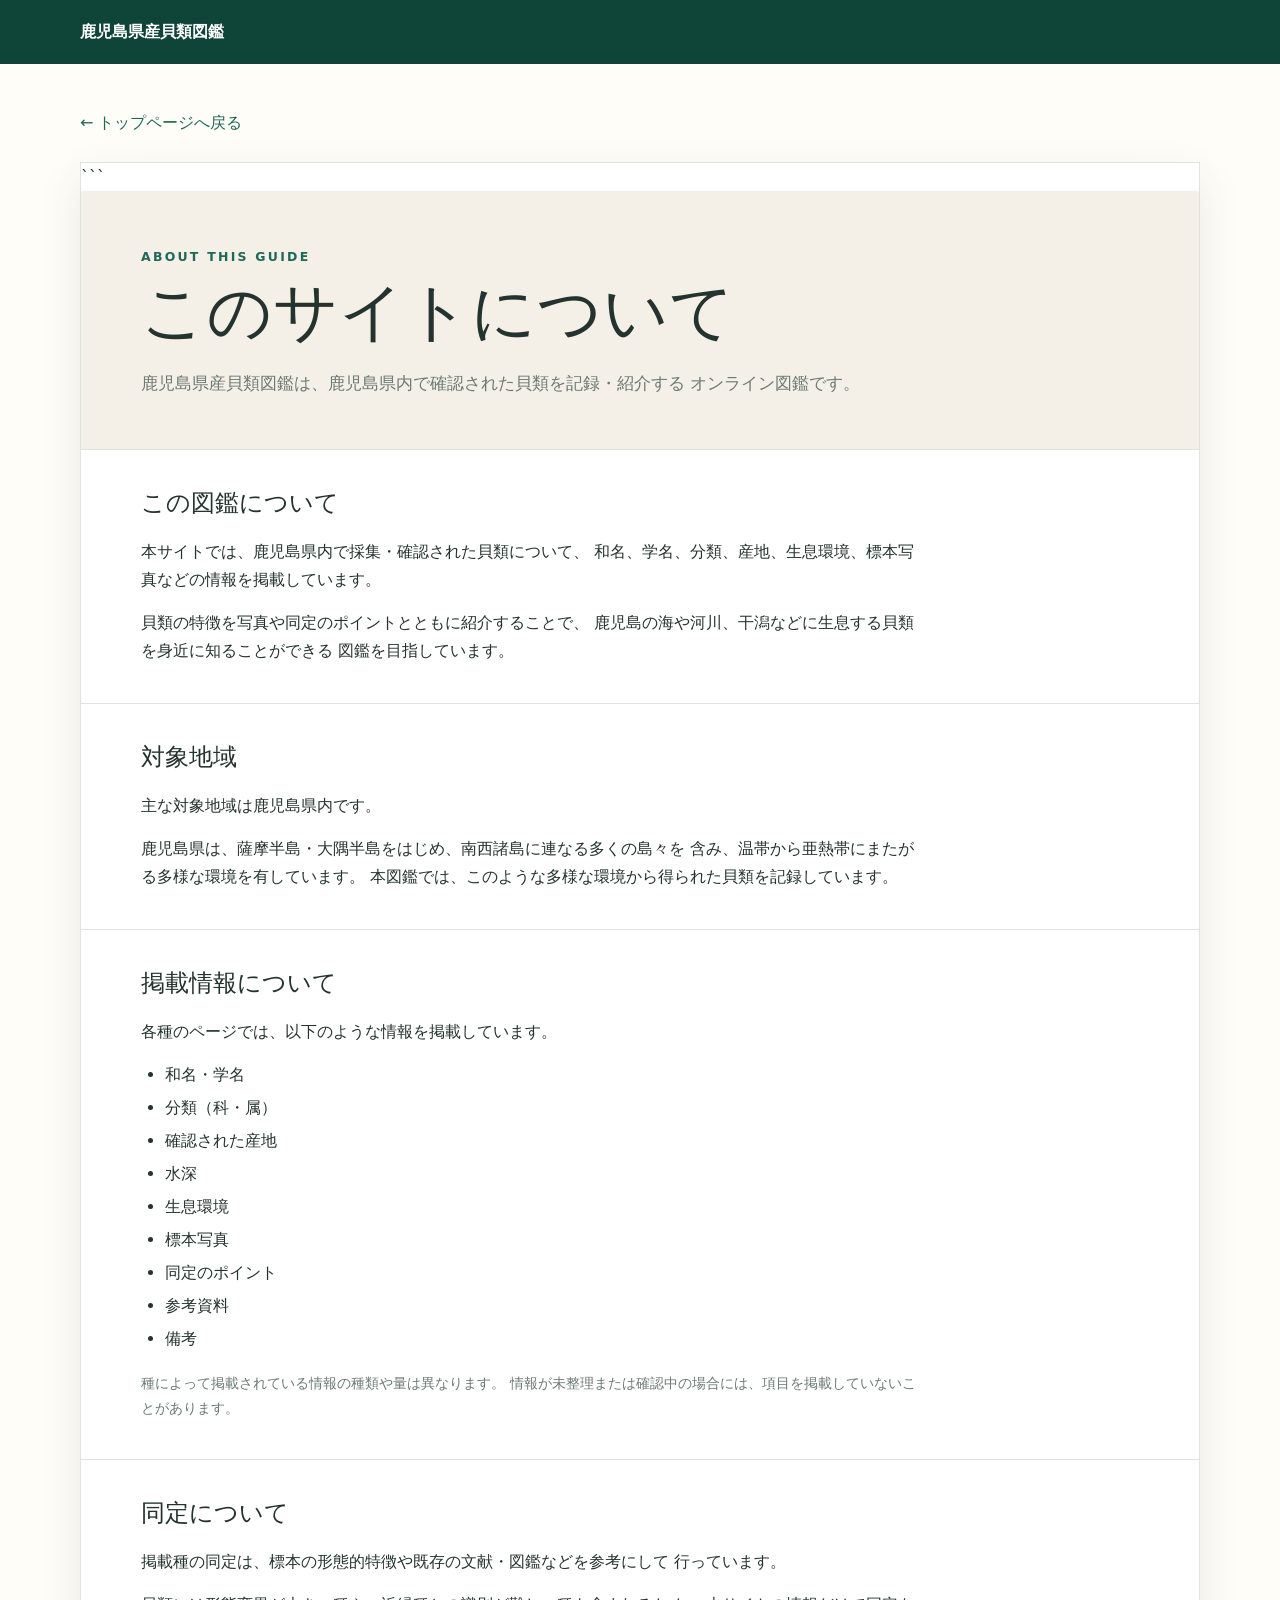
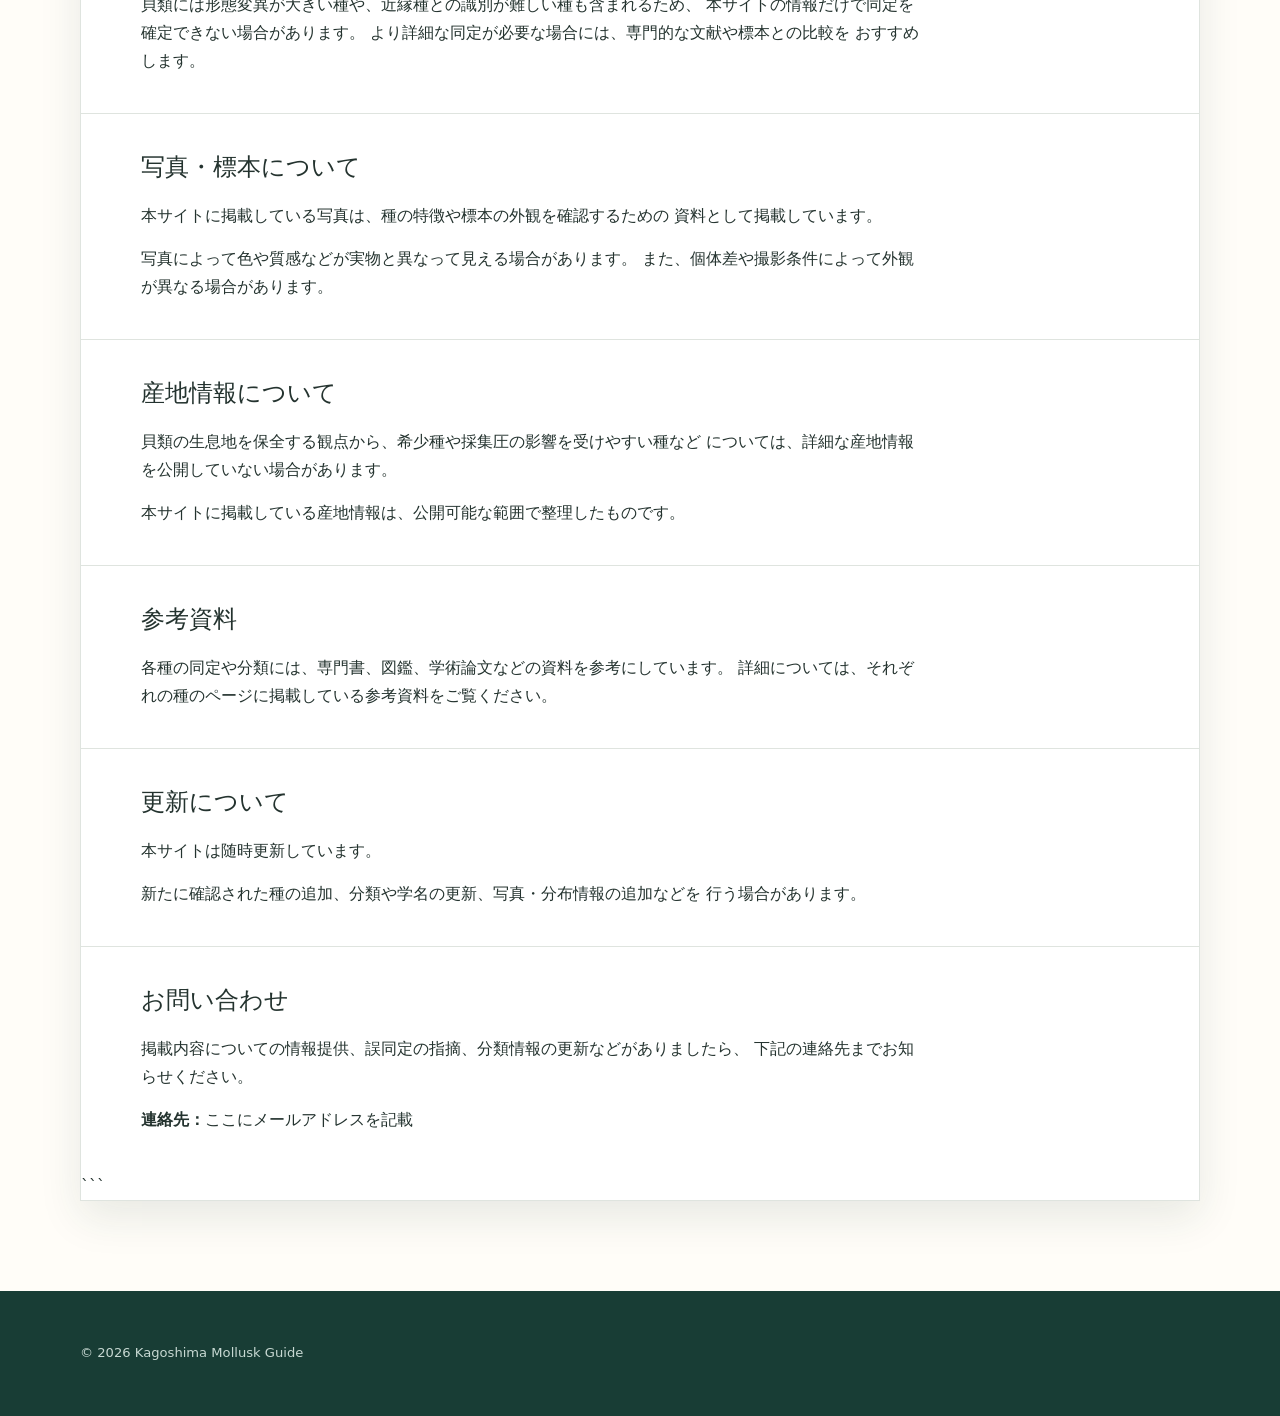
==== about.html @ 9404fd20 "add about.html" ====
<!doctype html>

<html lang="ja">
<head>
<meta charset="utf-8">
<meta name="viewport" content="width=device-width, initial-scale=1">
<title>このサイトについて | 鹿児島県産貝類図鑑</title>
<link rel="stylesheet" href="style.css">
</head>

<body>

<header class="small-header">
  <div class="wrap">
    <a class="brand" href="index.html">鹿児島県産貝類図鑑</a>
  </div>
</header>

<main class="wrap about-wrap">

<a class="back" href="index.html">← トップページへ戻る</a>

  <article class="about">

```
<header class="about-header">
  <p class="section-kicker">ABOUT THIS GUIDE</p>
  <h1>このサイトについて</h1>
  <p class="about-lead">
    鹿児島県産貝類図鑑は、鹿児島県内で確認された貝類を記録・紹介する
    オンライン図鑑です。
  </p>
</header>


<section class="about-section">

  <h2>この図鑑について</h2>

  <p>
    本サイトでは、鹿児島県内で採集・確認された貝類について、
    和名、学名、分類、産地、生息環境、標本写真などの情報を掲載しています。
  </p>

  <p>
    貝類の特徴を写真や同定のポイントとともに紹介することで、
    鹿児島の海や河川、干潟などに生息する貝類を身近に知ることができる
    図鑑を目指しています。
  </p>

</section>


<section class="about-section">

  <h2>対象地域</h2>

  <p>
    主な対象地域は鹿児島県内です。
  </p>

  <p>
    鹿児島県は、薩摩半島・大隅半島をはじめ、南西諸島に連なる多くの島々を
    含み、温帯から亜熱帯にまたがる多様な環境を有しています。
    本図鑑では、このような多様な環境から得られた貝類を記録しています。
  </p>

</section>


<section class="about-section">

  <h2>掲載情報について</h2>

  <p>
    各種のページでは、以下のような情報を掲載しています。
  </p>

  <ul class="about-list">
    <li>和名・学名</li>
    <li>分類（科・属）</li>
    <li>確認された産地</li>
    <li>水深</li>
    <li>生息環境</li>
    <li>標本写真</li>
    <li>同定のポイント</li>
    <li>参考資料</li>
    <li>備考</li>
  </ul>

  <p class="about-note">
    種によって掲載されている情報の種類や量は異なります。
    情報が未整理または確認中の場合には、項目を掲載していないことがあります。
  </p>

</section>


<section class="about-section">

  <h2>同定について</h2>

  <p>
    掲載種の同定は、標本の形態的特徴や既存の文献・図鑑などを参考にして
    行っています。
  </p>

  <p>
    貝類には形態変異が大きい種や、近縁種との識別が難しい種も含まれるため、
    本サイトの情報だけで同定を確定できない場合があります。
    より詳細な同定が必要な場合には、専門的な文献や標本との比較を
    おすすめします。
  </p>

</section>


<section class="about-section">

  <h2>写真・標本について</h2>

  <p>
    本サイトに掲載している写真は、種の特徴や標本の外観を確認するための
    資料として掲載しています。
  </p>

  <p>
    写真によって色や質感などが実物と異なって見える場合があります。
    また、個体差や撮影条件によって外観が異なる場合があります。
  </p>

</section>


<section class="about-section">

  <h2>産地情報について</h2>

  <p>
    貝類の生息地を保全する観点から、希少種や採集圧の影響を受けやすい種など
    については、詳細な産地情報を公開していない場合があります。
  </p>

  <p>
    本サイトに掲載している産地情報は、公開可能な範囲で整理したものです。
  </p>

</section>


<section class="about-section">

  <h2>参考資料</h2>

  <p>
    各種の同定や分類には、専門書、図鑑、学術論文などの資料を参考にしています。
    詳細については、それぞれの種のページに掲載している参考資料をご覧ください。
  </p>

</section>


<section class="about-section">

  <h2>更新について</h2>

  <p>
    本サイトは随時更新しています。
  </p>

  <p>
    新たに確認された種の追加、分類や学名の更新、写真・分布情報の追加などを
    行う場合があります。
  </p>

</section>


<section class="about-section">

  <h2>お問い合わせ</h2>

  <p>
    掲載内容についての情報提供、誤同定の指摘、分類情報の更新などがありましたら、
    下記の連絡先までお知らせください。
  </p>

  <p>
    <strong>連絡先：</strong>ここにメールアドレスを記載
  </p>

</section>
```

  </article>

</main>

<footer>
  <div class="wrap">
    <p>© 2026 Kagoshima Mollusk Guide</p>
  </div>
</footer>

</body>
</html>
---- style.css ----
/* =========================================================
   基本設定
========================================================= */

:root {
  --ink: #24332f;
  --muted: #6c7974;
  --green: #1f6757;
  --green2: #0f4439;
  --sand: #f4f0e7;
  --paper: #fffdf8;
  --line: #dfe4df;
  --shadow: 0 16px 40px rgba(27, 55, 45, .10);
}

* {
  box-sizing: border-box;
}

html {
  scroll-behavior: smooth;
}

body {
  margin: 0;
  background: var(--paper);
  color: var(--ink);
  font-family:
    system-ui,
    -apple-system,
    "Noto Sans JP",
    "Yu Gothic",
    sans-serif;
  line-height: 1.75;
}


/* =========================================================
   共通
========================================================= */

.wrap {
  width: min(1120px, calc(100% - 36px));
  margin: auto;
}

h2 {
  font-family:
    Georgia,
    "Times New Roman",
    "Noto Serif JP",
    serif;
  font-weight: 500;
  line-height: 1.25;
}


/* =========================================================
   トップページ：ヒーロー
========================================================= */

.hero {
  min-height: 650px;

  background:
    linear-gradient(
      90deg,
      rgba(9, 45, 38, .88),
      rgba(9, 45, 38, .48),
      rgba(9, 45, 38, .18)
    ),
    url("images/hero.jpg") center / cover,
    linear-gradient(135deg, #184f45, #7e9f92);

  color: white;
}

.hero-overlay {
  min-height: 650px;
  display: flex;
  align-items: center;
}

.eyebrow,
.section-kicker {
  font-size: .78rem;
  letter-spacing: .18em;
  font-weight: 800;
}

.eyebrow {
  color: #d7e8e1;
  margin: 0 0 14px;
}

.hero h1 {
  font-family:
    Georgia,
    "Times New Roman",
    "Noto Serif JP",
    serif;

  font-weight: 500;
  font-size: clamp(3rem, 8vw, 6.4rem);
  line-height: 1.02;

  margin: 0 0 24px;
}

.hero h1 span {
  font-size: .72em;
}

.lead {
  max-width: 650px;
  font-size: 1.05rem;
  color: #eef5f2;
}

.hero-button {
  display: inline-block;
  margin-top: 18px;
  padding: 11px 24px;

  border: 1px solid rgba(255, 255, 255, .7);
  border-radius: 999px;

  color: white;
  text-decoration: none;
  background: rgba(255, 255, 255, .08);
}

.hero-button:hover {
  background: white;
  color: var(--green2);
}


/* =========================================================
   トップページ：イントロ
========================================================= */

.intro {
  display: grid;
  grid-template-columns: 1fr 190px;
  gap: 50px;
  padding: 80px 0 55px;
}

.section-kicker {
  color: var(--green);
  margin: 0 0 8px;
}

.intro h2,
.catalog h2 {
  font-size: 2.2rem;
  margin: 0 0 14px;
}

.intro p:not(.section-kicker) {
  max-width: 700px;
  color: var(--muted);
}

.intro-stats {
  align-self: center;
  border-left: 1px solid var(--line);
  padding-left: 30px;
}

.intro-stats strong {
  display: block;
  font: 500 3.3rem Georgia, serif;
  color: var(--green);
}

.intro-stats span {
  color: var(--muted);
}


/* =========================================================
   トップページ：図鑑一覧
========================================================= */

.catalog {
  padding-bottom: 90px;
}

.catalog-head {
  display: flex;
  align-items: end;
  justify-content: space-between;
  margin-bottom: 24px;
}

.count {
  color: var(--muted);
  margin: 0;
}


/* =========================================================
   検索・絞り込み
========================================================= */

.controls {
  display: grid;
  grid-template-columns: 2fr 1fr 1fr;
  gap: 12px;

  margin-bottom: 26px;
  padding: 18px;

  background: var(--sand);
  border: 1px solid #e9e3d6;
  border-radius: 14px;
}

label {
  display: grid;
  gap: 5px;

  font-size: .85rem;
  font-weight: 700;
}

input,
select {
  width: 100%;
  padding: 12px 13px;

  border: 1px solid #d6ddd8;
  border-radius: 9px;

  background: white;
  color: var(--ink);

  font: inherit;
}

input:focus,
select:focus {
  outline: 2px solid #a7cabc;
  outline-offset: 1px;
}


/* =========================================================
   図鑑カード
========================================================= */

.grid {
  display: grid;
  grid-template-columns: repeat(3, 1fr);
  gap: 22px;
}

.card {
  background: white;
  border: 1px solid var(--line);
  box-shadow: var(--shadow);

  transition:
    transform .2s,
    box-shadow .2s;

  overflow: hidden;
}

.card:hover {
  transform: translateY(-4px);
  box-shadow: 0 20px 48px rgba(27, 55, 45, .16);
}

.card-link {
  display: block;
  color: inherit;
  text-decoration: none;
}

.card-image,
.no-image {
  width: 100%;
  aspect-ratio: 4 / 3;

  object-fit: cover;

  display: grid;
  place-items: center;

  background: #e7ece9;
}

.no-image {
  color: var(--muted);
}

.card-body {
  padding: 19px 20px 22px;
}

.card h3 {
  font-family:
    Georgia,
    "Times New Roman",
    "Noto Serif JP",
    serif;

  font-size: 1.4rem;
  font-weight: 500;

  margin: 0;
}

.scientific {
  font-family:
    Georgia,
    "Times New Roman",
    serif;

  color: var(--muted);
  margin: 4px 0 10px;
  font-size: .95rem;
}

.scientific em {
  font-style: italic;
}

.author {
  margin-left: 5px;
  font-style: normal;
}

.meta {
  font-size: .88rem;
  color: var(--muted);
  margin: 3px 0;
}

.badge {
  display: inline-block;

  margin-top: 11px;
  padding: 3px 9px;

  background: #e6f0ec;
  color: var(--green);

  border-radius: 999px;

  font-size: .75rem;
  font-weight: 700;
}

.empty {
  grid-column: 1 / -1;

  text-align: center;
  padding: 50px;

  background: white;
  border: 1px dashed var(--line);

  color: var(--muted);
}


/* =========================================================
   詳細ページ：ヘッダー
========================================================= */

.small-header {
  background: var(--green2);
  padding: 18px 0;
  color: white;
}

.brand {
  color: white;
  text-decoration: none;
  font-weight: 700;
}


/* =========================================================
   詳細ページ：全体
========================================================= */

.detail-wrap {
  padding: 45px 0 90px;
}

.back {
  color: var(--green);
  text-decoration: none;
}

.back:hover {
  text-decoration: underline;
}

.detail {
  margin-top: 25px;

  background: white;
  border: 1px solid var(--line);
  box-shadow: var(--shadow);

  overflow: hidden;
}


/* =========================================================
   詳細ページ：種名ヘッダー
========================================================= */

.detail-header {
  padding: 45px;
  border-bottom: 1px solid var(--line);
}

.detail-header .family {
  color: var(--green);
  font-size: .95rem;
  font-weight: 700;
  margin-bottom: 6px;
}

.detail-header h1 {
  font-family:
    Georgia,
    "Times New Roman",
    "Noto Serif JP",
    serif;

  font-weight: 500;
  font-size: clamp(2.3rem, 5vw, 4.2rem);
  line-height: 1.1;

  margin: 0 0 10px;
}

.detail-header .latin {
  font-family:
    Georgia,
    "Times New Roman",
    serif;

  color: var(--muted);
  font-size: 1.15rem;
}

.detail-header .latin em {
  font-style: italic;
}

.detail-header .genus {
  margin-top: 8px;
  color: var(--muted);
  font-size: .9rem;
}


/* =========================================================
   詳細ページ：各セクション
========================================================= */

.detail-section {
  padding: 32px 45px;
  border-top: 1px solid var(--line);
}

.detail-section:first-of-type {
  border-top: 0;
}

.detail-section h2 {
  font-size: 1.45rem;
  margin: 0 0 20px;
}


/* =========================================================
   詳細ページ：写真
========================================================= */

.detail-photos {
  display: grid;
  grid-template-columns: repeat(2, minmax(0, 1fr));
  gap: 18px;

  width: 100%;
}

.detail-photo {
  width: 100%;
  min-width: 0;

  margin: 0;

  background: #f5f5f5;
  border: 1px solid var(--line);
  border-radius: 8px;

  overflow: hidden;
}

.detail-photo img {
  display: block;

  width: 100%;
  max-width: 100%;
  height: auto;

  object-fit: contain;

  background: #f5f5f5;
}

.detail-photo figcaption {
  padding: 9px 12px;

  color: var(--muted);
  background: white;

  font-size: .82rem;
  line-height: 1.5;
}

.no-photo {
  margin: 0;
  padding: 40px 20px;

  text-align: center;

  background: #f5f5f5;
  border: 1px dashed var(--line);

  color: var(--muted);
}


/* =========================================================
   詳細ページ：同定のポイント
========================================================= */

.identification-points {
  margin: 0;
  padding-left: 1.5em;
}

.identification-points li {
  margin-bottom: 7px;
}

.identification-points li:last-child {
  margin-bottom: 0;
}


/* =========================================================
   詳細ページ：種情報
========================================================= */

.detail-table {
  width: 100%;
  border-collapse: collapse;
}

.detail-table th,
.detail-table td {
  text-align: left;

  padding: 11px 8px;

  border-bottom: 1px solid var(--line);

  vertical-align: top;
}

.detail-table tr:last-child th,
.detail-table tr:last-child td {
  border-bottom: none;
}

.detail-table th {
  width: 150px;

  color: var(--muted);
  font-weight: 600;
}


/* =========================================================
   詳細ページ：参考資料
========================================================= */

.references {
  margin: 0;
  padding-left: 1.5em;
}

.references li {
  margin-bottom: 8px;
}

.references li:last-child {
  margin-bottom: 0;
}


/* =========================================================
   詳細ページ：備考
========================================================= */

.detail-section p {
  margin-top: 0;
}

.detail-section p:last-child {
  margin-bottom: 0;
}


/* =========================================================
   フッター
========================================================= */

footer {
  background: #183d35;
  color: #dce9e4;
  padding: 38px 0;
}

.footer-grid {
  display: grid;
  grid-template-columns: 1fr 1fr;
  gap: 40px;
}

footer h2 {
  margin: 4px 0;
}

footer p {
  font-size: .82rem;
  color: #c7d8d2;
}


/* =========================================================
   メインナビゲーション
========================================================= */

.main-nav {
  display: flex;
  justify-content: flex-end;
  gap: 24px;

  margin-bottom: 40px;
}

.main-nav a {
  color: white;
  text-decoration: none;

  font-weight: bold;
  font-size: 15px;
}

.main-nav a:hover {
  text-decoration: underline;
}


/* =========================================================
   タブレット
========================================================= */

@media (max-width: 800px) {

  .intro {
    grid-template-columns: 1fr;
  }

  .intro-stats {
    border-left: 0;
    border-top: 1px solid var(--line);
    padding: 20px 0;
  }

  .controls {
    grid-template-columns: 1fr;
  }

  .grid {
    grid-template-columns: repeat(2, 1fr);
  }

  .detail-header {
    padding: 35px 30px;
  }

  .detail-section {
    padding: 28px 30px;
  }

  .footer-grid {
    grid-template-columns: 1fr;
  }
}


/* =========================================================
   スマートフォン
========================================================= */

@media (max-width: 520px) {

  .wrap {
    width: min(100% - 22px, 1120px);
  }

  .hero,
  .hero-overlay {
    min-height: 570px;
  }

  .grid {
    grid-template-columns: 1fr;
  }

  .hero h1 {
    font-size: 3.3rem;
  }

  .catalog-head {
    display: block;
  }

  /* -----------------------------------------
     詳細ページ
  ----------------------------------------- */

  .detail-wrap {
    padding-top: 28px;
    padding-bottom: 60px;
  }

  .detail {
    margin-top: 18px;
  }

  .detail-header {
    padding: 28px 20px;
  }

  .detail-header h1 {
    font-size: 2.35rem;
  }

  .detail-header .latin {
    font-size: 1rem;
  }

  .detail-section {
    padding: 24px 20px;
  }

  /* 写真を1列にする */
  .detail-photos {
    grid-template-columns: 1fr;
    gap: 16px;
  }

  /* 写真が画面からはみ出さない */
  .detail-photo {
    width: 100%;
    max-width: 100%;
  }

  .detail-photo img {
    width: 100%;
    max-width: 100%;
    height: auto;
  }

  /* 種情報 */
  .detail-table th {
    width: 105px;
  }

  .detail-table th,
  .detail-table td {
    padding: 10px 6px;
  }

  /* 戻るリンク */
  .back {
    font-size: .9rem;
  }
}
/* =========================================================
このサイトについて
========================================================= */

.about-wrap {
padding: 45px 0 90px;
}

.about {
margin-top: 25px;

background: white;
border: 1px solid var(--line);
box-shadow: var(--shadow);

overflow: hidden;
}

.about-header {
padding: 55px 60px 50px;
background: var(--sand);
border-bottom: 1px solid var(--line);
}

.about-header h1 {
font-family:
Georgia,
"Times New Roman",
"Noto Serif JP",
serif;

font-weight: 500;
font-size: clamp(2.4rem, 5vw, 4rem);
line-height: 1.15;

margin: 0 0 20px;
}

.about-lead {
max-width: 720px;

margin: 0;

color: var(--muted);
font-size: 1.05rem;
}

.about-section {
padding: 38px 60px;

border-bottom: 1px solid var(--line);
}

.about-section:last-child {
border-bottom: none;
}

.about-section h2 {
font-size: 1.5rem;
margin: 0 0 20px;
}

.about-section p {
max-width: 780px;
margin: 0 0 15px;
}

.about-section p:last-child {
margin-bottom: 0;
}

.about-list {
max-width: 700px;

margin: 0 0 18px;
padding-left: 1.5em;
}

.about-list li {
margin-bottom: 5px;
}

.about-note {
color: var(--muted);
font-size: .9rem;
}

/* =========================================================
スマートフォン
========================================================= */

@media (max-width: 520px) {

.about-wrap {
padding-top: 28px;
padding-bottom: 60px;
}

.about {
margin-top: 18px;
}

.about-header {
padding: 35px 20px 32px;
}

.about-header h1 {
font-size: 2.35rem;
}

.about-lead {
font-size: .95rem;
}

.about-section {
padding: 28px 20px;
}

.about-section h2 {
font-size: 1.35rem;
}

}
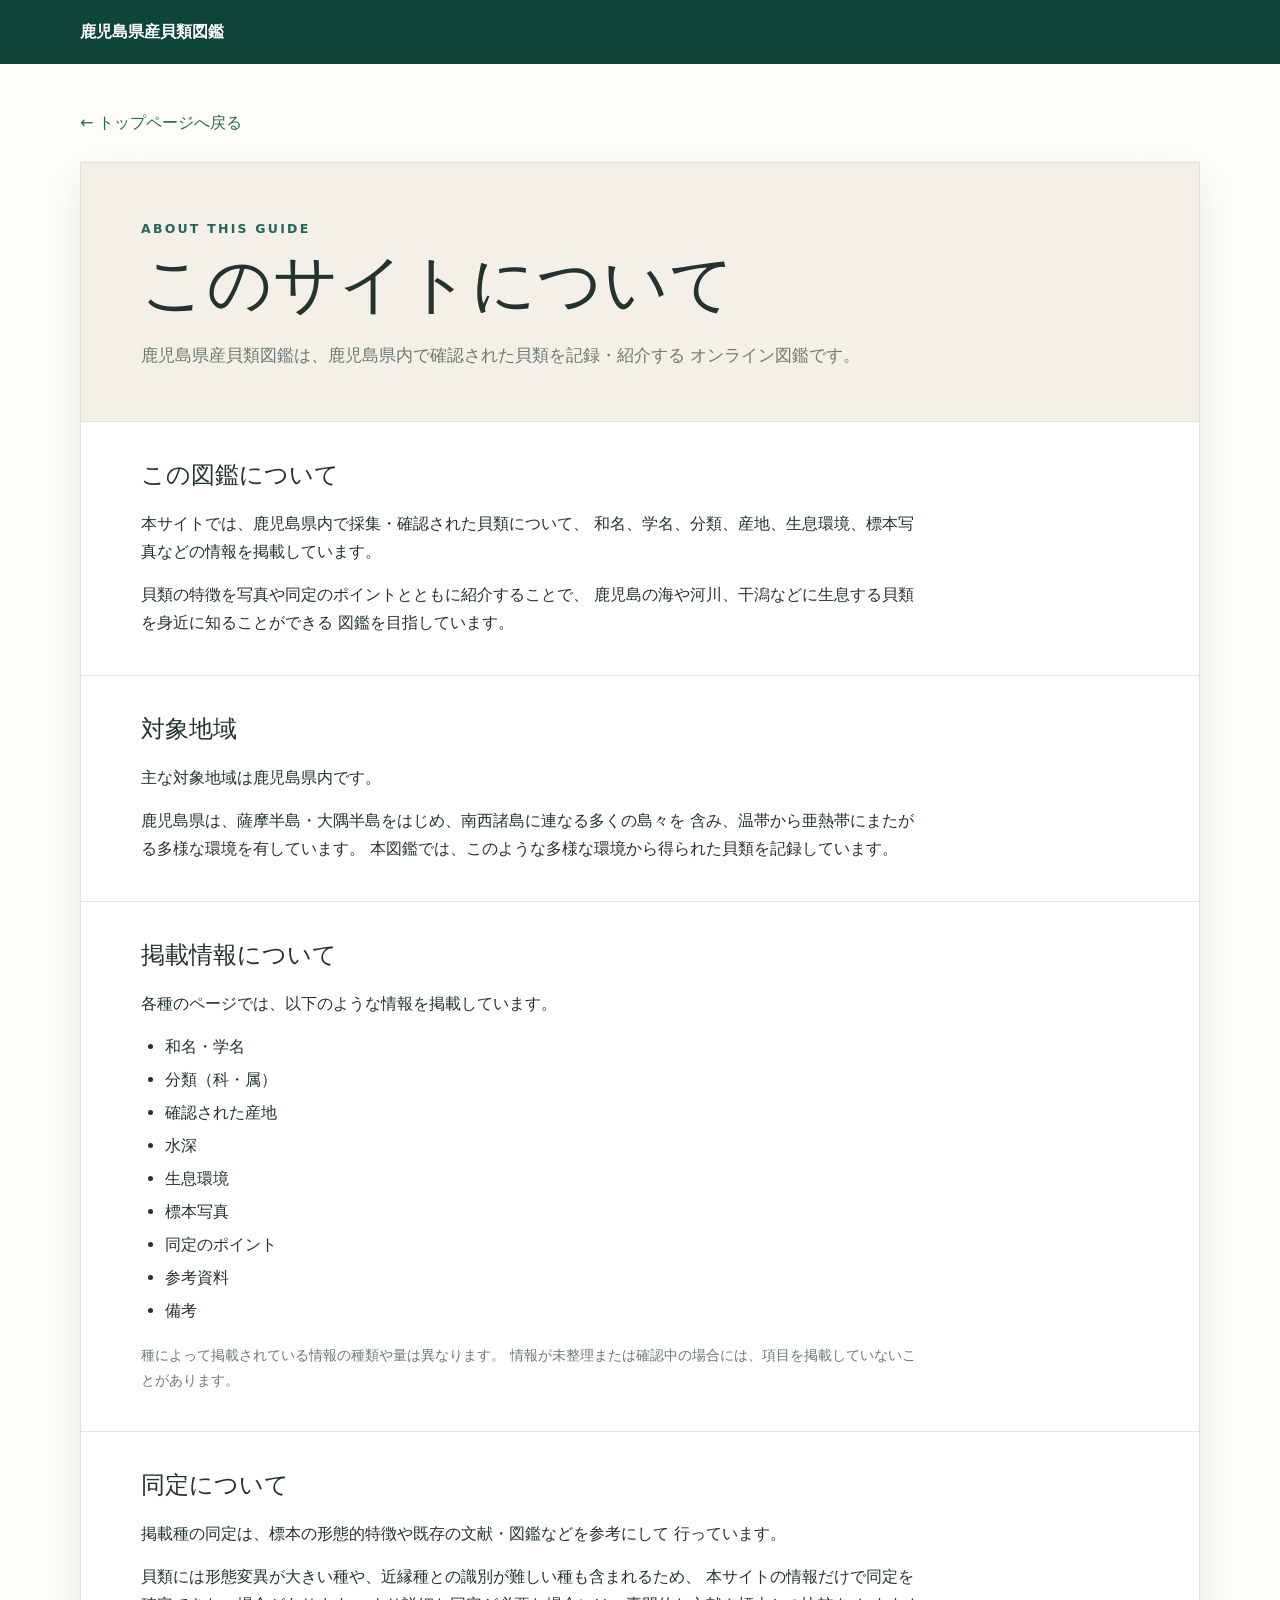
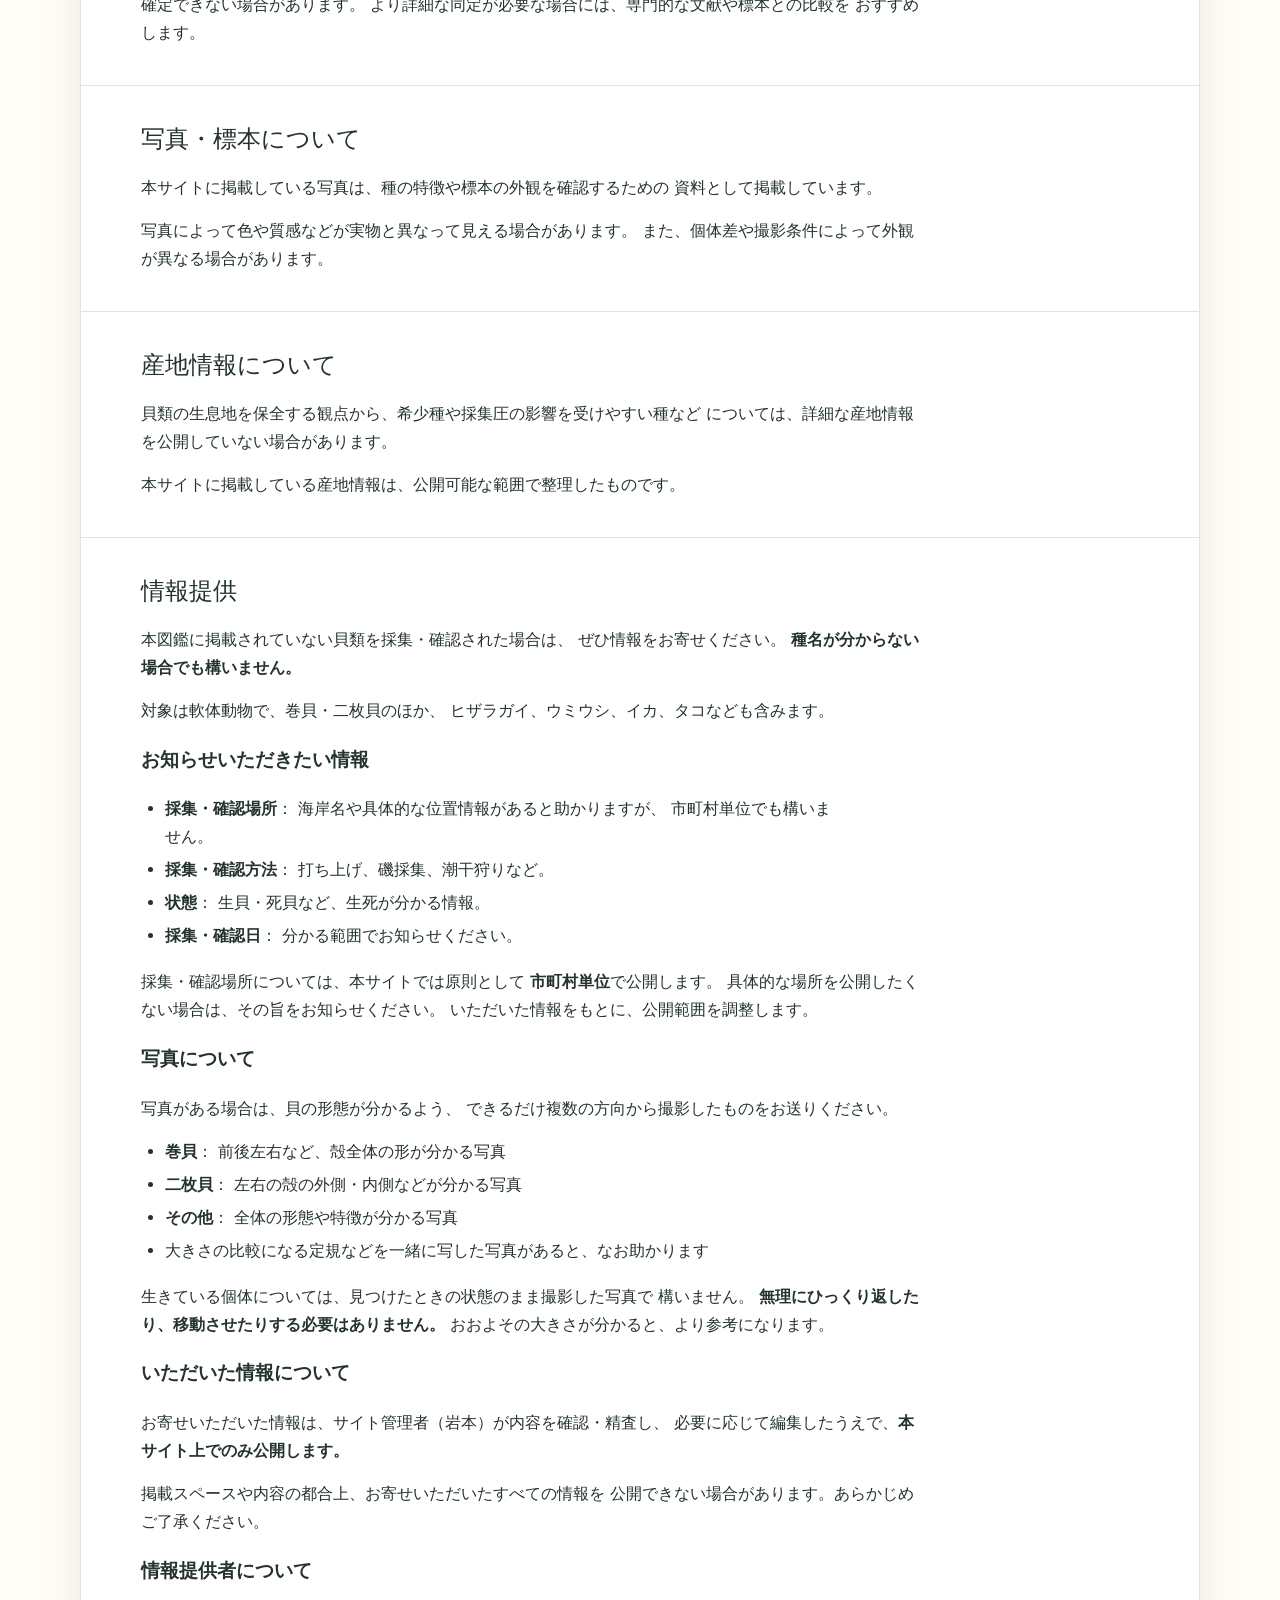
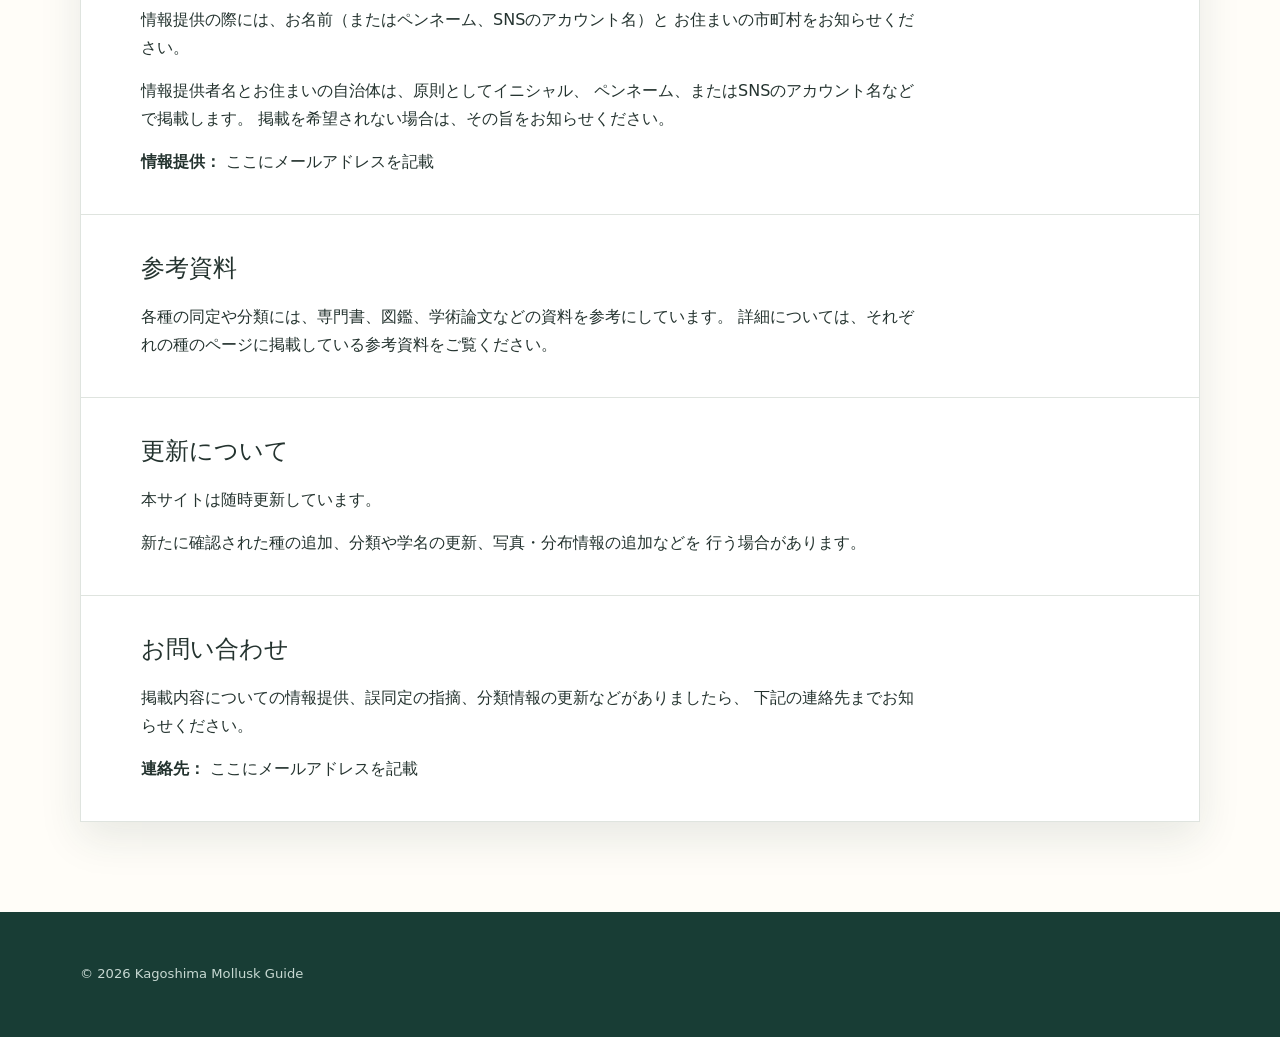
==== commit 3bd81eee: "Update about.html" ====
--- a/about.html
+++ b/about.html
@@ -1,206 +1,474 @@
 <!doctype html>
-
 <html lang="ja">
+
 <head>
-<meta charset="utf-8">
-<meta name="viewport" content="width=device-width, initial-scale=1">
-<title>このサイトについて | 鹿児島県産貝類図鑑</title>
-<link rel="stylesheet" href="style.css">
+  <meta charset="utf-8">
+  <meta name="viewport" content="width=device-width, initial-scale=1">
+
+  <title>このサイトについて | 鹿児島県産貝類図鑑</title>
+
+  <link rel="stylesheet" href="style.css">
 </head>
 
+
 <body>
 
+
+<!-- =========================================================
+     ヘッダー
+========================================================= -->
+
 <header class="small-header">
+
   <div class="wrap">
-    <a class="brand" href="index.html">鹿児島県産貝類図鑑</a>
+
+    <a class="brand" href="index.html">
+      鹿児島県産貝類図鑑
+    </a>
+
   </div>
+
 </header>
 
+
+
+<!-- =========================================================
+     メイン
+========================================================= -->
+
 <main class="wrap about-wrap">
 
-<a class="back" href="index.html">← トップページへ戻る</a>
+
+  <a class="back" href="index.html">
+    ← トップページへ戻る
+  </a>
+
+
 
   <article class="about">
 
-```
-<header class="about-header">
-  <p class="section-kicker">ABOUT THIS GUIDE</p>
-  <h1>このサイトについて</h1>
-  <p class="about-lead">
-    鹿児島県産貝類図鑑は、鹿児島県内で確認された貝類を記録・紹介する
-    オンライン図鑑です。
-  </p>
-</header>
-
-
-<section class="about-section">
-
-  <h2>この図鑑について</h2>
-
-  <p>
-    本サイトでは、鹿児島県内で採集・確認された貝類について、
-    和名、学名、分類、産地、生息環境、標本写真などの情報を掲載しています。
-  </p>
-
-  <p>
-    貝類の特徴を写真や同定のポイントとともに紹介することで、
-    鹿児島の海や河川、干潟などに生息する貝類を身近に知ることができる
-    図鑑を目指しています。
-  </p>
-
-</section>
-
-
-<section class="about-section">
-
-  <h2>対象地域</h2>
-
-  <p>
-    主な対象地域は鹿児島県内です。
-  </p>
-
-  <p>
-    鹿児島県は、薩摩半島・大隅半島をはじめ、南西諸島に連なる多くの島々を
-    含み、温帯から亜熱帯にまたがる多様な環境を有しています。
-    本図鑑では、このような多様な環境から得られた貝類を記録しています。
-  </p>
-
-</section>
-
-
-<section class="about-section">
-
-  <h2>掲載情報について</h2>
-
-  <p>
-    各種のページでは、以下のような情報を掲載しています。
-  </p>
-
-  <ul class="about-list">
-    <li>和名・学名</li>
-    <li>分類（科・属）</li>
-    <li>確認された産地</li>
-    <li>水深</li>
-    <li>生息環境</li>
-    <li>標本写真</li>
-    <li>同定のポイント</li>
-    <li>参考資料</li>
-    <li>備考</li>
-  </ul>
-
-  <p class="about-note">
-    種によって掲載されている情報の種類や量は異なります。
-    情報が未整理または確認中の場合には、項目を掲載していないことがあります。
-  </p>
-
-</section>
-
-
-<section class="about-section">
-
-  <h2>同定について</h2>
-
-  <p>
-    掲載種の同定は、標本の形態的特徴や既存の文献・図鑑などを参考にして
-    行っています。
-  </p>
-
-  <p>
-    貝類には形態変異が大きい種や、近縁種との識別が難しい種も含まれるため、
-    本サイトの情報だけで同定を確定できない場合があります。
-    より詳細な同定が必要な場合には、専門的な文献や標本との比較を
-    おすすめします。
-  </p>
-
-</section>
-
-
-<section class="about-section">
-
-  <h2>写真・標本について</h2>
-
-  <p>
-    本サイトに掲載している写真は、種の特徴や標本の外観を確認するための
-    資料として掲載しています。
-  </p>
-
-  <p>
-    写真によって色や質感などが実物と異なって見える場合があります。
-    また、個体差や撮影条件によって外観が異なる場合があります。
-  </p>
-
-</section>
-
-
-<section class="about-section">
-
-  <h2>産地情報について</h2>
-
-  <p>
-    貝類の生息地を保全する観点から、希少種や採集圧の影響を受けやすい種など
-    については、詳細な産地情報を公開していない場合があります。
-  </p>
-
-  <p>
-    本サイトに掲載している産地情報は、公開可能な範囲で整理したものです。
-  </p>
-
-</section>
-
-
-<section class="about-section">
-
-  <h2>参考資料</h2>
-
-  <p>
-    各種の同定や分類には、専門書、図鑑、学術論文などの資料を参考にしています。
-    詳細については、それぞれの種のページに掲載している参考資料をご覧ください。
-  </p>
-
-</section>
-
-
-<section class="about-section">
-
-  <h2>更新について</h2>
-
-  <p>
-    本サイトは随時更新しています。
-  </p>
-
-  <p>
-    新たに確認された種の追加、分類や学名の更新、写真・分布情報の追加などを
-    行う場合があります。
-  </p>
-
-</section>
-
-
-<section class="about-section">
-
-  <h2>お問い合わせ</h2>
-
-  <p>
-    掲載内容についての情報提供、誤同定の指摘、分類情報の更新などがありましたら、
-    下記の連絡先までお知らせください。
-  </p>
-
-  <p>
-    <strong>連絡先：</strong>ここにメールアドレスを記載
-  </p>
-
-</section>
-```
+
+    <!-- =====================================================
+         ページタイトル
+    ====================================================== -->
+
+    <header class="about-header">
+
+      <p class="section-kicker">
+        ABOUT THIS GUIDE
+      </p>
+
+      <h1>
+        このサイトについて
+      </h1>
+
+      <p class="about-lead">
+        鹿児島県産貝類図鑑は、鹿児島県内で確認された貝類を記録・紹介する
+        オンライン図鑑です。
+      </p>
+
+    </header>
+
+
+
+    <!-- =====================================================
+         この図鑑について
+    ====================================================== -->
+
+    <section class="about-section">
+
+      <h2>
+        この図鑑について
+      </h2>
+
+      <p>
+        本サイトでは、鹿児島県内で採集・確認された貝類について、
+        和名、学名、分類、産地、生息環境、標本写真などの情報を掲載しています。
+      </p>
+
+      <p>
+        貝類の特徴を写真や同定のポイントとともに紹介することで、
+        鹿児島の海や河川、干潟などに生息する貝類を身近に知ることができる
+        図鑑を目指しています。
+      </p>
+
+    </section>
+
+
+
+    <!-- =====================================================
+         対象地域
+    ====================================================== -->
+
+    <section class="about-section">
+
+      <h2>
+        対象地域
+      </h2>
+
+      <p>
+        主な対象地域は鹿児島県内です。
+      </p>
+
+      <p>
+        鹿児島県は、薩摩半島・大隅半島をはじめ、南西諸島に連なる多くの島々を
+        含み、温帯から亜熱帯にまたがる多様な環境を有しています。
+        本図鑑では、このような多様な環境から得られた貝類を記録しています。
+      </p>
+
+    </section>
+
+
+
+    <!-- =====================================================
+         掲載情報
+    ====================================================== -->
+
+    <section class="about-section">
+
+      <h2>
+        掲載情報について
+      </h2>
+
+      <p>
+        各種のページでは、以下のような情報を掲載しています。
+      </p>
+
+      <ul class="about-list">
+
+        <li>和名・学名</li>
+
+        <li>分類（科・属）</li>
+
+        <li>確認された産地</li>
+
+        <li>水深</li>
+
+        <li>生息環境</li>
+
+        <li>標本写真</li>
+
+        <li>同定のポイント</li>
+
+        <li>参考資料</li>
+
+        <li>備考</li>
+
+      </ul>
+
+      <p class="about-note">
+        種によって掲載されている情報の種類や量は異なります。
+        情報が未整理または確認中の場合には、項目を掲載していないことがあります。
+      </p>
+
+    </section>
+
+
+
+    <!-- =====================================================
+         同定
+    ====================================================== -->
+
+    <section class="about-section">
+
+      <h2>
+        同定について
+      </h2>
+
+      <p>
+        掲載種の同定は、標本の形態的特徴や既存の文献・図鑑などを参考にして
+        行っています。
+      </p>
+
+      <p>
+        貝類には形態変異が大きい種や、近縁種との識別が難しい種も含まれるため、
+        本サイトの情報だけで同定を確定できない場合があります。
+        より詳細な同定が必要な場合には、専門的な文献や標本との比較を
+        おすすめします。
+      </p>
+
+    </section>
+
+
+
+    <!-- =====================================================
+         写真・標本
+    ====================================================== -->
+
+    <section class="about-section">
+
+      <h2>
+        写真・標本について
+      </h2>
+
+      <p>
+        本サイトに掲載している写真は、種の特徴や標本の外観を確認するための
+        資料として掲載しています。
+      </p>
+
+      <p>
+        写真によって色や質感などが実物と異なって見える場合があります。
+        また、個体差や撮影条件によって外観が異なる場合があります。
+      </p>
+
+    </section>
+
+
+
+    <!-- =====================================================
+         産地情報
+    ====================================================== -->
+
+    <section class="about-section">
+
+      <h2>
+        産地情報について
+      </h2>
+
+      <p>
+        貝類の生息地を保全する観点から、希少種や採集圧の影響を受けやすい種など
+        については、詳細な産地情報を公開していない場合があります。
+      </p>
+
+      <p>
+        本サイトに掲載している産地情報は、公開可能な範囲で整理したものです。
+      </p>
+
+    </section>
+
+
+
+    <!-- =====================================================
+         情報提供
+    ====================================================== -->
+
+    <section class="about-section">
+
+      <h2>
+        情報提供
+      </h2>
+
+      <p>
+        本図鑑に掲載されていない貝類を採集・確認された場合は、
+        ぜひ情報をお寄せください。
+        <strong>種名が分からない場合でも構いません。</strong>
+      </p>
+
+      <p>
+        対象は軟体動物で、巻貝・二枚貝のほか、
+        ヒザラガイ、ウミウシ、イカ、タコなども含みます。
+      </p>
+
+
+      <h3>
+        お知らせいただきたい情報
+      </h3>
+
+      <ul class="about-list">
+
+        <li>
+          <strong>採集・確認場所</strong>：
+          海岸名や具体的な位置情報があると助かりますが、
+          市町村単位でも構いません。
+        </li>
+
+        <li>
+          <strong>採集・確認方法</strong>：
+          打ち上げ、磯採集、潮干狩りなど。
+        </li>
+
+        <li>
+          <strong>状態</strong>：
+          生貝・死貝など、生死が分かる情報。
+        </li>
+
+        <li>
+          <strong>採集・確認日</strong>：
+          分かる範囲でお知らせください。
+        </li>
+
+      </ul>
+
+
+      <p>
+        採集・確認場所については、本サイトでは原則として
+        <strong>市町村単位</strong>で公開します。
+        具体的な場所を公開したくない場合は、その旨をお知らせください。
+        いただいた情報をもとに、公開範囲を調整します。
+      </p>
+
+
+
+      <h3>
+        写真について
+      </h3>
+
+      <p>
+        写真がある場合は、貝の形態が分かるよう、
+        できるだけ複数の方向から撮影したものをお送りください。
+      </p>
+
+      <ul class="about-list">
+
+        <li>
+          <strong>巻貝</strong>：
+          前後左右など、殻全体の形が分かる写真
+        </li>
+
+        <li>
+          <strong>二枚貝</strong>：
+          左右の殻の外側・内側などが分かる写真
+        </li>
+
+        <li>
+          <strong>その他</strong>：
+          全体の形態や特徴が分かる写真
+        </li>
+
+        <li>
+          大きさの比較になる定規などを一緒に写した写真があると、なお助かります
+        </li>
+
+      </ul>
+
+
+      <p>
+        生きている個体については、見つけたときの状態のまま撮影した写真で
+        構いません。
+        <strong>無理にひっくり返したり、移動させたりする必要はありません。</strong>
+        おおよその大きさが分かると、より参考になります。
+      </p>
+
+
+
+      <h3>
+        いただいた情報について
+      </h3>
+
+      <p>
+        お寄せいただいた情報は、サイト管理者（岩本）が内容を確認・精査し、
+        必要に応じて編集したうえで、<strong>本サイト上でのみ公開します。</strong>
+      </p>
+
+      <p>
+        掲載スペースや内容の都合上、お寄せいただいたすべての情報を
+        公開できない場合があります。あらかじめご了承ください。
+      </p>
+
+
+
+      <h3>
+        情報提供者について
+      </h3>
+
+      <p>
+        情報提供の際には、お名前（またはペンネーム、SNSのアカウント名）と
+        お住まいの市町村をお知らせください。
+      </p>
+
+      <p>
+        情報提供者名とお住まいの自治体は、原則としてイニシャル、
+        ペンネーム、またはSNSのアカウント名などで掲載します。
+        掲載を希望されない場合は、その旨をお知らせください。
+      </p>
+
+
+      <p>
+        <strong>情報提供：</strong>
+        ここにメールアドレスを記載
+      </p>
+
+    </section>
+
+
+
+    <!-- =====================================================
+         参考資料
+    ====================================================== -->
+
+    <section class="about-section">
+
+      <h2>
+        参考資料
+      </h2>
+
+      <p>
+        各種の同定や分類には、専門書、図鑑、学術論文などの資料を参考にしています。
+        詳細については、それぞれの種のページに掲載している参考資料をご覧ください。
+      </p>
+
+    </section>
+
+
+
+    <!-- =====================================================
+         更新
+    ====================================================== -->
+
+    <section class="about-section">
+
+      <h2>
+        更新について
+      </h2>
+
+      <p>
+        本サイトは随時更新しています。
+      </p>
+
+      <p>
+        新たに確認された種の追加、分類や学名の更新、写真・分布情報の追加などを
+        行う場合があります。
+      </p>
+
+    </section>
+
+
+
+    <!-- =====================================================
+         お問い合わせ
+    ====================================================== -->
+
+    <section class="about-section">
+
+      <h2>
+        お問い合わせ
+      </h2>
+
+      <p>
+        掲載内容についての情報提供、誤同定の指摘、分類情報の更新などがありましたら、
+        下記の連絡先までお知らせください。
+      </p>
+
+      <p>
+        <strong>連絡先：</strong>
+        ここにメールアドレスを記載
+      </p>
+
+    </section>
+
 
   </article>
 
 </main>
 
+
+
+<!-- =========================================================
+     フッター
+========================================================= -->
+
 <footer>
+
   <div class="wrap">
-    <p>© 2026 Kagoshima Mollusk Guide</p>
+
+    <p>
+      © 2026 Kagoshima Mollusk Guide
+    </p>
+
   </div>
+
 </footer>
+
 
 </body>
 </html>
